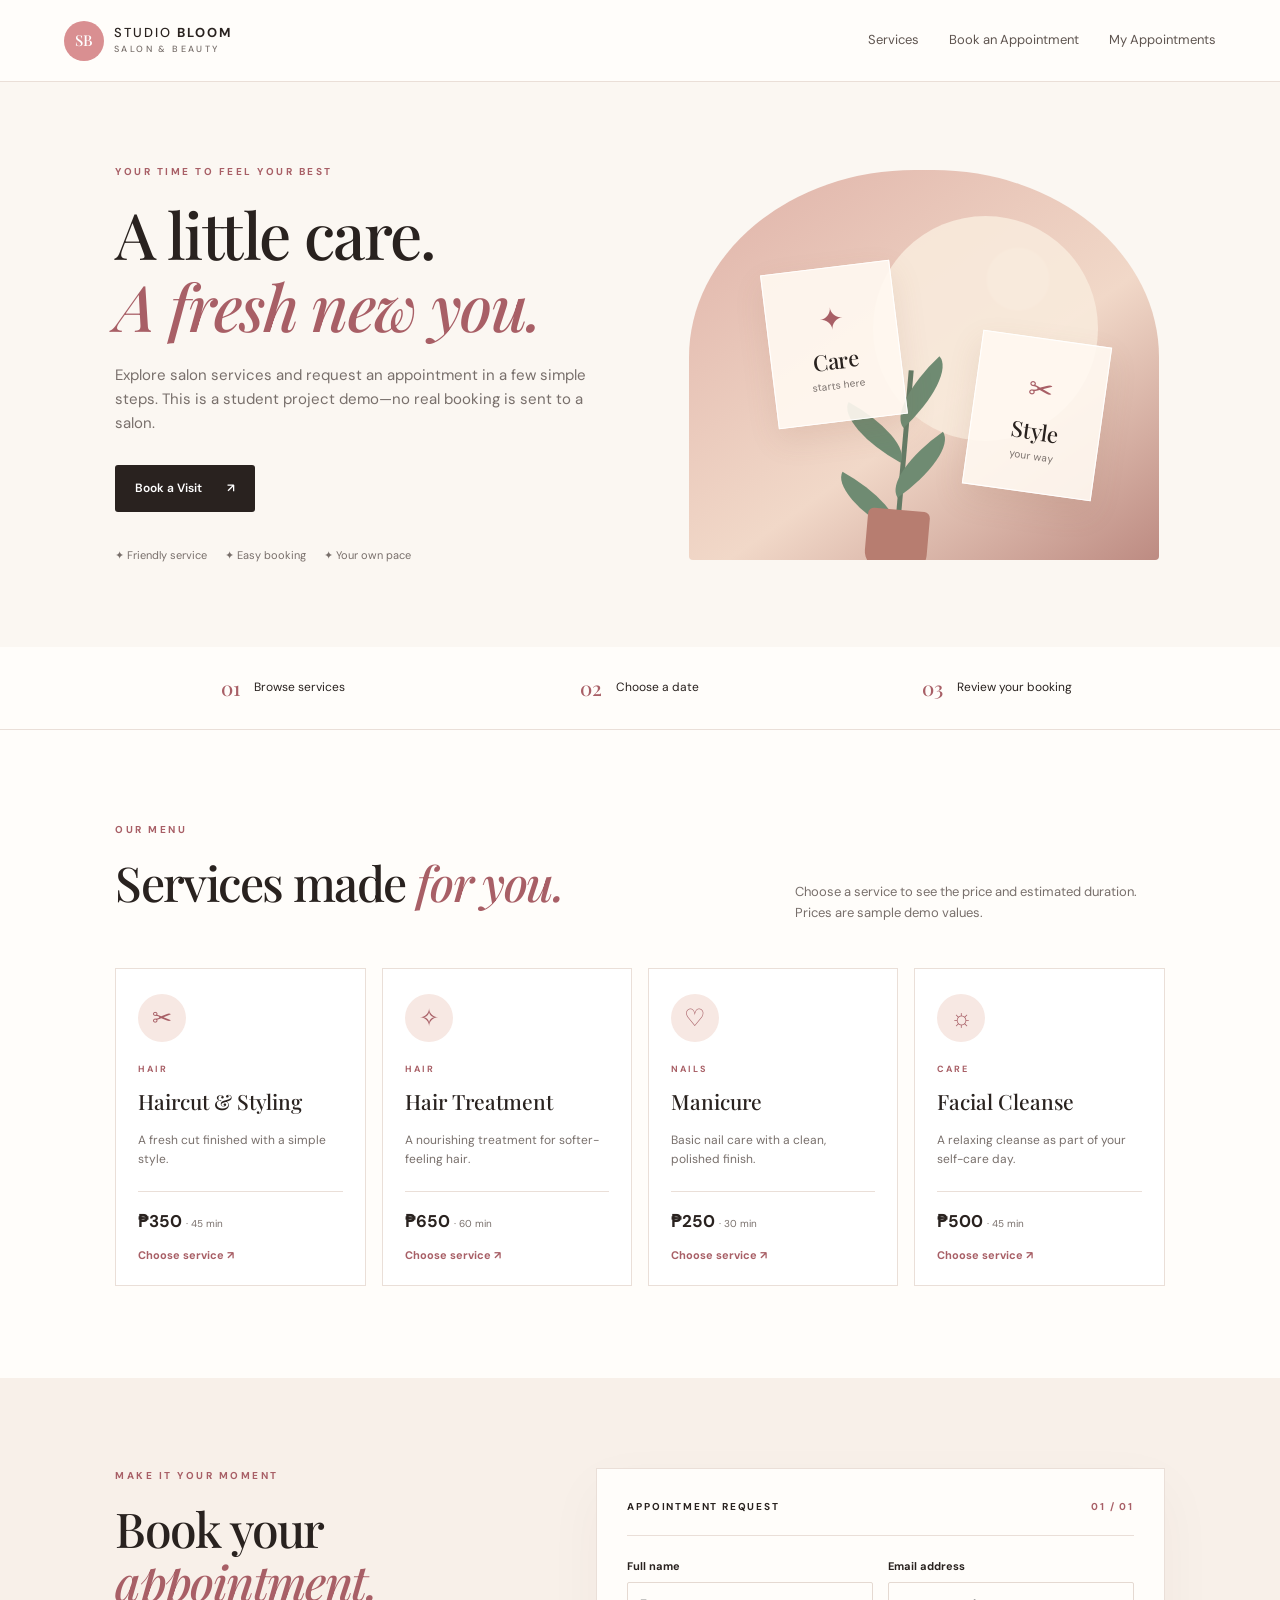
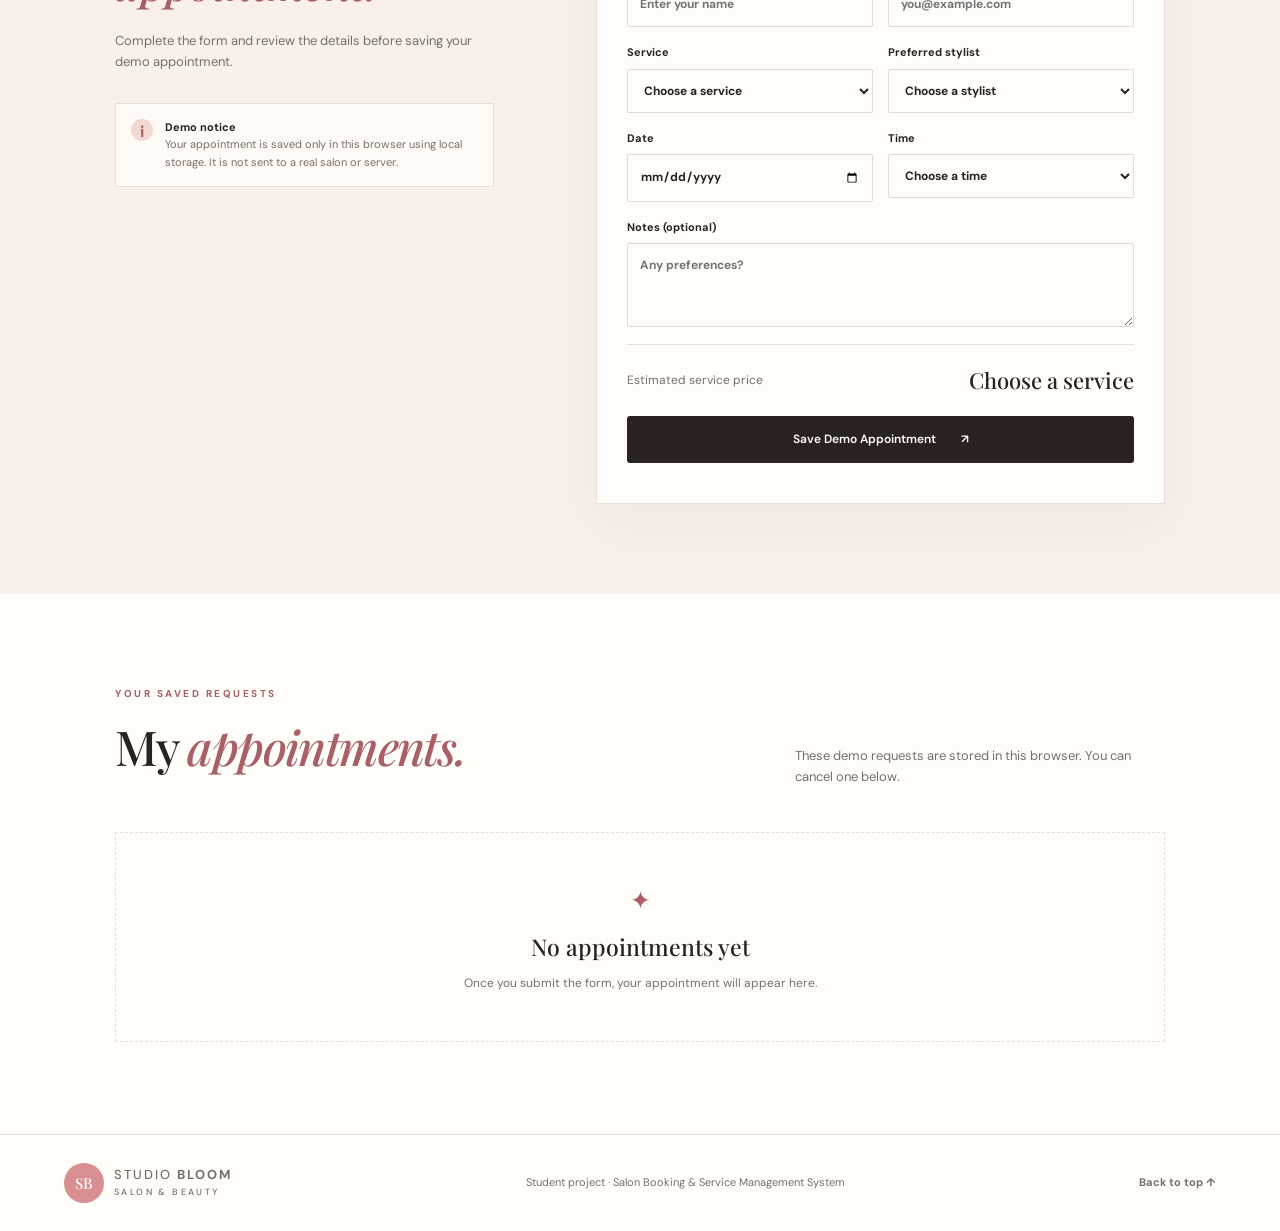
==== salon-booking-demo.html @ cedf8706 "Add files via upload" ====
<!doctype html>
<html lang="en">
<head>
  <meta charset="utf-8">
  <meta name="viewport" content="width=device-width, initial-scale=1">
  <meta name="description" content="Salon booking and service management front-end demo.">
  <title>Studio Bloom | Salon Booking Demo</title>
  <link rel="stylesheet" href="salon-booking-demo.css">
</head>
<body>
  <header class="topbar">
    <a class="brand" href="#home"><span class="brand-mark">SB</span><span>STUDIO <b>BLOOM</b><small>SALON & BEAUTY</small></span></a>
    <button class="menu-toggle" id="menuToggle" aria-label="Toggle navigation" aria-expanded="false">☰</button>
    <nav id="navLinks">
      <a href="#services">Services</a><a href="#booking">Book an Appointment</a><a href="#appointments">My Appointments</a>
    </nav>
  </header>
  <main>
    <section class="hero" id="home">
      <div class="hero-copy">
        <p class="eyebrow">YOUR TIME TO FEEL YOUR BEST</p>
        <h1>A little care.<br><em>A fresh new you.</em></h1>
        <p class="lead">Explore salon services and request an appointment in a few simple steps. This is a student project demo—no real booking is sent to a salon.</p>
        <a class="button" href="#booking">Book a Visit <span>↗</span></a>
        <div class="hero-meta"><span>✦ Friendly service</span><span>✦ Easy booking</span><span>✦ Your own pace</span></div>
      </div>
      <div class="hero-art" aria-label="Decorative salon illustration">
        <div class="sun"></div><div class="art-card card-one"><span>✦</span><b>Care</b><small>starts here</small></div>
        <div class="art-card card-two"><span>✂</span><b>Style</b><small>your way</small></div>
        <div class="plant"><i></i><i></i><i></i><i></i><div></div></div>
      </div>
    </section>
    <section class="intro-strip"><div><b>01</b><span>Browse services</span></div><div><b>02</b><span>Choose a date</span></div><div><b>03</b><span>Review your booking</span></div></section>
    <section class="section" id="services">
      <div class="section-heading"><div><p class="eyebrow">OUR MENU</p><h2>Services made <em>for you.</em></h2></div><p>Choose a service to see the price and estimated duration. Prices are sample demo values.</p></div>
      <div class="service-grid" id="serviceGrid">
        <article class="service-card"><div class="service-icon">✂</div><p class="service-type">HAIR</p><h3>Haircut & Styling</h3><p>A fresh cut finished with a simple style.</p><div class="service-bottom"><span>₱350 <small>· 45 min</small></span><button class="text-button choose-service" data-service="Haircut & Styling">Choose service ↗</button></div></article>
        <article class="service-card"><div class="service-icon">✧</div><p class="service-type">HAIR</p><h3>Hair Treatment</h3><p>A nourishing treatment for softer-feeling hair.</p><div class="service-bottom"><span>₱650 <small>· 60 min</small></span><button class="text-button choose-service" data-service="Hair Treatment">Choose service ↗</button></div></article>
        <article class="service-card"><div class="service-icon">♡</div><p class="service-type">NAILS</p><h3>Manicure</h3><p>Basic nail care with a clean, polished finish.</p><div class="service-bottom"><span>₱250 <small>· 30 min</small></span><button class="text-button choose-service" data-service="Manicure">Choose service ↗</button></div></article>
        <article class="service-card"><div class="service-icon">☼</div><p class="service-type">CARE</p><h3>Facial Cleanse</h3><p>A relaxing cleanse as part of your self-care day.</p><div class="service-bottom"><span>₱500 <small>· 45 min</small></span><button class="text-button choose-service" data-service="Facial Cleanse">Choose service ↗</button></div></article>
      </div>
    </section>
    <section class="booking-section" id="booking">
      <div class="booking-intro"><p class="eyebrow">MAKE IT YOUR MOMENT</p><h2>Book your <em>appointment.</em></h2><p>Complete the form and review the details before saving your demo appointment.</p>
        <div class="note"><span>i</span><p><b>Demo notice</b><br>Your appointment is saved only in this browser using local storage. It is not sent to a real salon or server.</p></div>
      </div>
      <form id="bookingForm" class="booking-form">
        <div class="form-title"><span>APPOINTMENT REQUEST</span><span class="step">01 / 01</span></div>
        <div class="field-row"><label>Full name<input id="customerName" name="customerName" required placeholder="Enter your name" maxlength="70"></label><label>Email address<input id="customerEmail" name="customerEmail" type="email" required placeholder="you@example.com"></label></div>
        <div class="field-row"><label>Service<select id="service" name="service" required><option value="">Choose a service</option><option>Haircut & Styling</option><option>Hair Treatment</option><option>Manicure</option><option>Facial Cleanse</option></select></label><label>Preferred stylist<select id="stylist" name="stylist" required><option value="">Choose a stylist</option><option>Any available stylist</option><option>Mika</option><option>Andrea</option><option>Sam</option></select></label></div>
        <div class="field-row"><label>Date<input id="date" name="date" type="date" required></label><label>Time<select id="time" name="time" required><option value="">Choose a time</option><option>10:00 AM</option><option>11:00 AM</option><option>12:00 PM</option><option>1:00 PM</option><option>2:00 PM</option><option>3:00 PM</option><option>4:00 PM</option><option>5:00 PM</option></select></label></div>
        <label>Notes (optional)<textarea id="notes" name="notes" rows="3" placeholder="Any preferences?"></textarea></label>
        <div class="price-preview"><span>Estimated service price</span><strong id="pricePreview">Choose a service</strong></div>
        <button class="button submit-button" type="submit">Save Demo Appointment <span>↗</span></button>
        <p class="form-message" id="formMessage" role="status"></p>
      </form>
    </section>
    <section class="section appointments-section" id="appointments">
      <div class="section-heading"><div><p class="eyebrow">YOUR SAVED REQUESTS</p><h2>My <em>appointments.</em></h2></div><p>These demo requests are stored in this browser. You can cancel one below.</p></div>
      <div class="appointment-list" id="appointmentList"><div class="empty-state"><span>✦</span><h3>No appointments yet</h3><p>Once you submit the form, your appointment will appear here.</p></div></div>
      <button class="clear-button" id="clearAll" type="button" hidden>Clear all demo appointments</button>
    </section>
  </main>
  <footer><a class="brand" href="#home"><span class="brand-mark">SB</span><span>STUDIO <b>BLOOM</b><small>SALON & BEAUTY</small></span></a><p>Student project · Salon Booking & Service Management System</p><a href="#home">Back to top ↑</a></footer>
  <script src="salon-booking-demo.js"></script>
</body>
</html>
---- salon-booking-demo.css ----
@import url('https://fonts.googleapis.com/css2?family=DM+Sans:wght@400;500;600;700&family=Playfair+Display:ital,wght@0,500;0,600;0,700;1,500;1,600&display=swap');
:root{--ink:#29221f;--muted:#786f6b;--cream:#fbf7f2;--paper:#fffdfa;--rose:#d98f91;--rose-dark:#a85f66;--line:#eadfd8;--green:#53685a;--serif:'Playfair Display',Georgia,serif;--sans:'DM Sans',Arial,sans-serif}
*{box-sizing:border-box}html{scroll-behavior:smooth;scroll-padding-top:90px}body{margin:0;background:var(--paper);color:var(--ink);font-family:var(--sans);line-height:1.6}a{color:inherit;text-decoration:none}button,input,select,textarea{font:inherit}.topbar{height:82px;display:flex;align-items:center;justify-content:space-between;padding:0 max(5vw,22px);background:#fffdfa;border-bottom:1px solid var(--line);position:sticky;top:0;z-index:10}.brand{display:flex;align-items:center;gap:10px;font-size:13px;letter-spacing:2px;font-weight:500;line-height:1.1}.brand b{font-weight:700}.brand small{display:block;font-size:9px;letter-spacing:2.4px;color:var(--muted);margin-top:5px}.brand-mark{display:grid;place-items:center;width:40px;height:40px;background:var(--rose);color:white;border-radius:50%;font-family:var(--serif);font-size:15px;letter-spacing:0}.topbar nav{display:flex;gap:30px;align-items:center;font-size:13px;color:#5f5550}.topbar nav a:hover,footer>a:hover{color:var(--rose-dark)}.menu-toggle{display:none;background:none;border:0;font-size:25px}.hero{display:grid;grid-template-columns:1.05fr .95fr;min-height:565px;background:var(--cream);padding:70px max(9vw,28px);gap:35px;overflow:hidden}.hero-copy{align-self:center;max-width:570px}.eyebrow{font-size:10px;letter-spacing:2.5px;color:var(--rose-dark);font-weight:700;margin:0 0 18px}.hero h1,.section h2,.section-heading h2,.booking-intro h2{font-family:var(--serif);font-size:clamp(40px,5vw,66px);line-height:1.12;font-weight:500;letter-spacing:-1.6px;margin:0 0 22px}.hero h1 em,.section h2 em,.section-heading h2 em,.booking-intro h2 em{font-weight:500;color:var(--rose-dark)}.lead{font-size:15px;color:var(--muted);max-width:490px;margin-bottom:30px}.button{display:inline-flex;align-items:center;justify-content:center;gap:25px;background:var(--ink);color:white;padding:14px 20px;border:0;border-radius:3px;font-weight:600;font-size:12px;cursor:pointer;transition:transform .2s,background .2s}.button:hover{background:var(--rose-dark);transform:translateY(-2px)}.hero-meta{display:flex;gap:18px;flex-wrap:wrap;font-size:11px;color:var(--muted);margin-top:35px}.hero-art{position:relative;min-height:390px;background:#e9c9c0;border-radius:48% 48% 4px 4px;max-width:470px;width:100%;justify-self:center;align-self:center;overflow:hidden;background-image:radial-gradient(circle at 70% 28%,#f8e9dd 0 7%,transparent 7.5%),linear-gradient(145deg,#dfb2a8,#f1d8c8 58%,#bd8b82)}.sun{position:absolute;width:225px;height:225px;border-radius:50%;background:#f9eadc;right:13%;top:12%;opacity:.9}.art-card{position:absolute;display:flex;flex-direction:column;justify-content:center;align-items:center;width:130px;height:155px;background:#fff9f1e8;border:1px solid #fff;box-shadow:0 12px 30px #8d5c4a20;transform:rotate(-7deg);z-index:2}.art-card span{font-size:30px;color:var(--rose-dark)}.art-card b{font-family:var(--serif);font-size:22px;font-weight:500}.art-card small{font-size:10px;color:var(--muted)}.card-one{top:25%;left:17%}.card-two{right:12%;bottom:17%;transform:rotate(8deg)}.plant{position:absolute;bottom:-10px;left:45%;height:200px;width:5px;background:#647b65;transform:rotate(5deg);z-index:1}.plant i{position:absolute;width:75px;height:28px;background:#6f8b72;border-radius:100% 0 100% 0;transform-origin:left bottom}.plant i:nth-child(1){top:30px;left:0;transform:rotate(-48deg)}.plant i:nth-child(2){top:65px;left:0;transform:rotate(24deg) scaleX(-1)}.plant i:nth-child(3){top:100px;left:0;transform:rotate(-40deg)}.plant i:nth-child(4){top:135px;left:0;transform:rotate(24deg) scaleX(-1)}.plant div{position:absolute;bottom:0;left:-28px;width:62px;height:60px;background:#b77d70;border-radius:6px 6px 17px 17px}.intro-strip{display:grid;grid-template-columns:repeat(3,1fr);padding:25px max(9vw,28px);border-bottom:1px solid var(--line);gap:20px}.intro-strip div{display:flex;align-items:center;justify-content:center;gap:14px;font-size:12px}.intro-strip b{font-family:var(--serif);font-size:20px;color:var(--rose-dark);font-weight:500}.section{padding:92px max(9vw,28px)}.section-heading{display:flex;align-items:end;justify-content:space-between;gap:40px;margin-bottom:36px}.section-heading h2,.booking-intro h2,.section h2{font-size:clamp(34px,4vw,48px)}.section-heading>p{max-width:370px;color:var(--muted);font-size:13px;margin-bottom:8px}.service-grid{display:grid;grid-template-columns:repeat(4,1fr);gap:16px}.service-card{padding:25px 22px 20px;background:#fff;border:1px solid var(--line);transition:transform .2s,box-shadow .2s}.service-card:hover{transform:translateY(-5px);box-shadow:0 18px 35px #46322a0d}.service-icon{width:48px;height:48px;display:grid;place-items:center;border-radius:50%;background:#f7e8e3;color:var(--rose-dark);font-size:24px;margin-bottom:20px}.service-type{font-size:9px;letter-spacing:2px;color:var(--rose-dark);font-weight:700}.service-card h3{font-family:var(--serif);font-weight:500;font-size:21px;margin:7px 0}.service-card>p:not(.service-type){font-size:12px;color:var(--muted);min-height:40px}.service-bottom{border-top:1px solid var(--line);padding-top:16px;margin-top:20px;display:flex;flex-direction:column;gap:12px}.service-bottom>span{font-size:17px;font-weight:700}.service-bottom small{font-size:10px;color:var(--muted);font-weight:400}.text-button{border:0;background:none;color:var(--rose-dark);padding:0;text-align:left;font-size:11px;font-weight:700;cursor:pointer}.booking-section{background:#f8f0e9;padding:90px max(9vw,28px);display:grid;grid-template-columns:.8fr 1.2fr;gap:8vw;align-items:start}.booking-intro{position:sticky;top:115px}.booking-intro>p:not(.eyebrow){color:var(--muted);font-size:13px;max-width:370px}.note{display:flex;gap:12px;background:#fffaf5;border:1px solid var(--line);padding:15px;margin-top:30px;max-width:380px}.note>span{width:22px;height:22px;border-radius:50%;display:grid;place-items:center;background:#f2d8d2;color:var(--rose-dark);font-weight:700;flex-shrink:0}.note p{font-size:11px;color:var(--muted);margin:0}.note b{color:var(--ink)}.booking-form{background:#fffdfa;padding:30px;border:1px solid var(--line);box-shadow:0 20px 55px #593d2e0a}.form-title{display:flex;justify-content:space-between;font-size:10px;font-weight:700;letter-spacing:1.8px;padding-bottom:20px;border-bottom:1px solid var(--line);margin-bottom:22px}.form-title .step{color:var(--rose-dark)}.field-row{display:grid;grid-template-columns:1fr 1fr;gap:15px}.booking-form label{display:block;font-size:11px;font-weight:700;margin-bottom:17px}.booking-form input,.booking-form select,.booking-form textarea{display:block;width:100%;margin-top:7px;border:1px solid #e5d9d1;border-radius:2px;background:#fffdfa;padding:12px;color:var(--ink);font-size:12px;outline:none}.booking-form input:focus,.booking-form select:focus,.booking-form textarea:focus{border-color:var(--rose-dark);box-shadow:0 0 0 3px #d98f911c}.price-preview{display:flex;align-items:center;justify-content:space-between;border-top:1px solid var(--line);padding:18px 0;margin-top:3px;font-size:12px;color:var(--muted)}.price-preview strong{font-family:var(--serif);font-size:22px;color:var(--ink);font-weight:500}.submit-button{width:100%}.form-message{font-size:12px;color:var(--green);margin:10px 0 0}.appointments-section{background:#fffdfa}.appointment-list{display:grid;gap:12px}.appointment-card{display:grid;grid-template-columns:1fr auto;gap:20px;align-items:center;padding:20px 22px;border:1px solid var(--line);background:#fff}.appointment-card h3{font-family:var(--serif);font-size:20px;font-weight:500;margin:0 0 5px}.appointment-card p{font-size:12px;color:var(--muted);margin:0}.appointment-meta{display:flex;gap:16px;flex-wrap:wrap;margin-top:8px;font-size:11px;color:var(--rose-dark)}.cancel-button,.clear-button{border:1px solid #e4c8c4;background:#fff7f5;color:#a85f66;padding:9px 12px;font-size:11px;cursor:pointer}.clear-button{margin-top:18px}.empty-state{text-align:center;padding:48px 15px;border:1px dashed var(--line);color:var(--muted)}.empty-state>span{font-size:25px;color:var(--rose-dark)}.empty-state h3{font-family:var(--serif);font-weight:500;color:var(--ink);font-size:23px;margin:8px 0}.empty-state p{font-size:12px;margin:0}footer{display:flex;align-items:center;justify-content:space-between;gap:20px;padding:28px max(5vw,22px);border-top:1px solid var(--line);font-size:11px;color:var(--muted)}footer p{margin:0}footer>a:last-child{font-weight:700}@media(max-width:1000px){.service-grid{grid-template-columns:repeat(2,1fr)}.hero{padding:60px 6vw}.section,.booking-section{padding:75px 6vw}.topbar nav{gap:17px}}@media(max-width:720px){.topbar{height:70px}.menu-toggle{display:block}.topbar nav{display:none;position:absolute;top:69px;left:0;right:0;background:#fffdfa;padding:20px 25px;border-bottom:1px solid var(--line);flex-direction:column;align-items:flex-start;gap:18px}.topbar nav.open{display:flex}.hero{grid-template-columns:1fr;padding:55px 25px 35px}.hero-art{min-height:310px;max-width:360px;width:100%;margin-top:10px}.hero h1{font-size:48px}.hero-meta{gap:10px}.intro-strip{padding:20px 18px;gap:10px}.intro-strip div{gap:7px;flex-direction:column;text-align:center;font-size:10px}.section,.booking-section{padding:62px 22px}.section-heading{display:block}.section-heading>p{margin-top:15px}.service-grid{grid-template-columns:1fr 1fr;gap:10px}.service-card{padding:18px 14px}.service-card h3{font-size:18px}.service-bottom>span{font-size:15px}.booking-section{grid-template-columns:1fr;gap:28px}.booking-intro{position:static}.booking-form{padding:22px 17px}.field-row{grid-template-columns:1fr;gap:0}.appointment-card{grid-template-columns:1fr;gap:14px}.appointment-card .cancel-button{justify-self:start}footer{flex-wrap:wrap;justify-content:flex-start}footer p{order:3;width:100%}}@media(max-width:390px){.service-grid{grid-template-columns:1fr}.hero h1{font-size:42px}.intro-strip span{max-width:80px}}
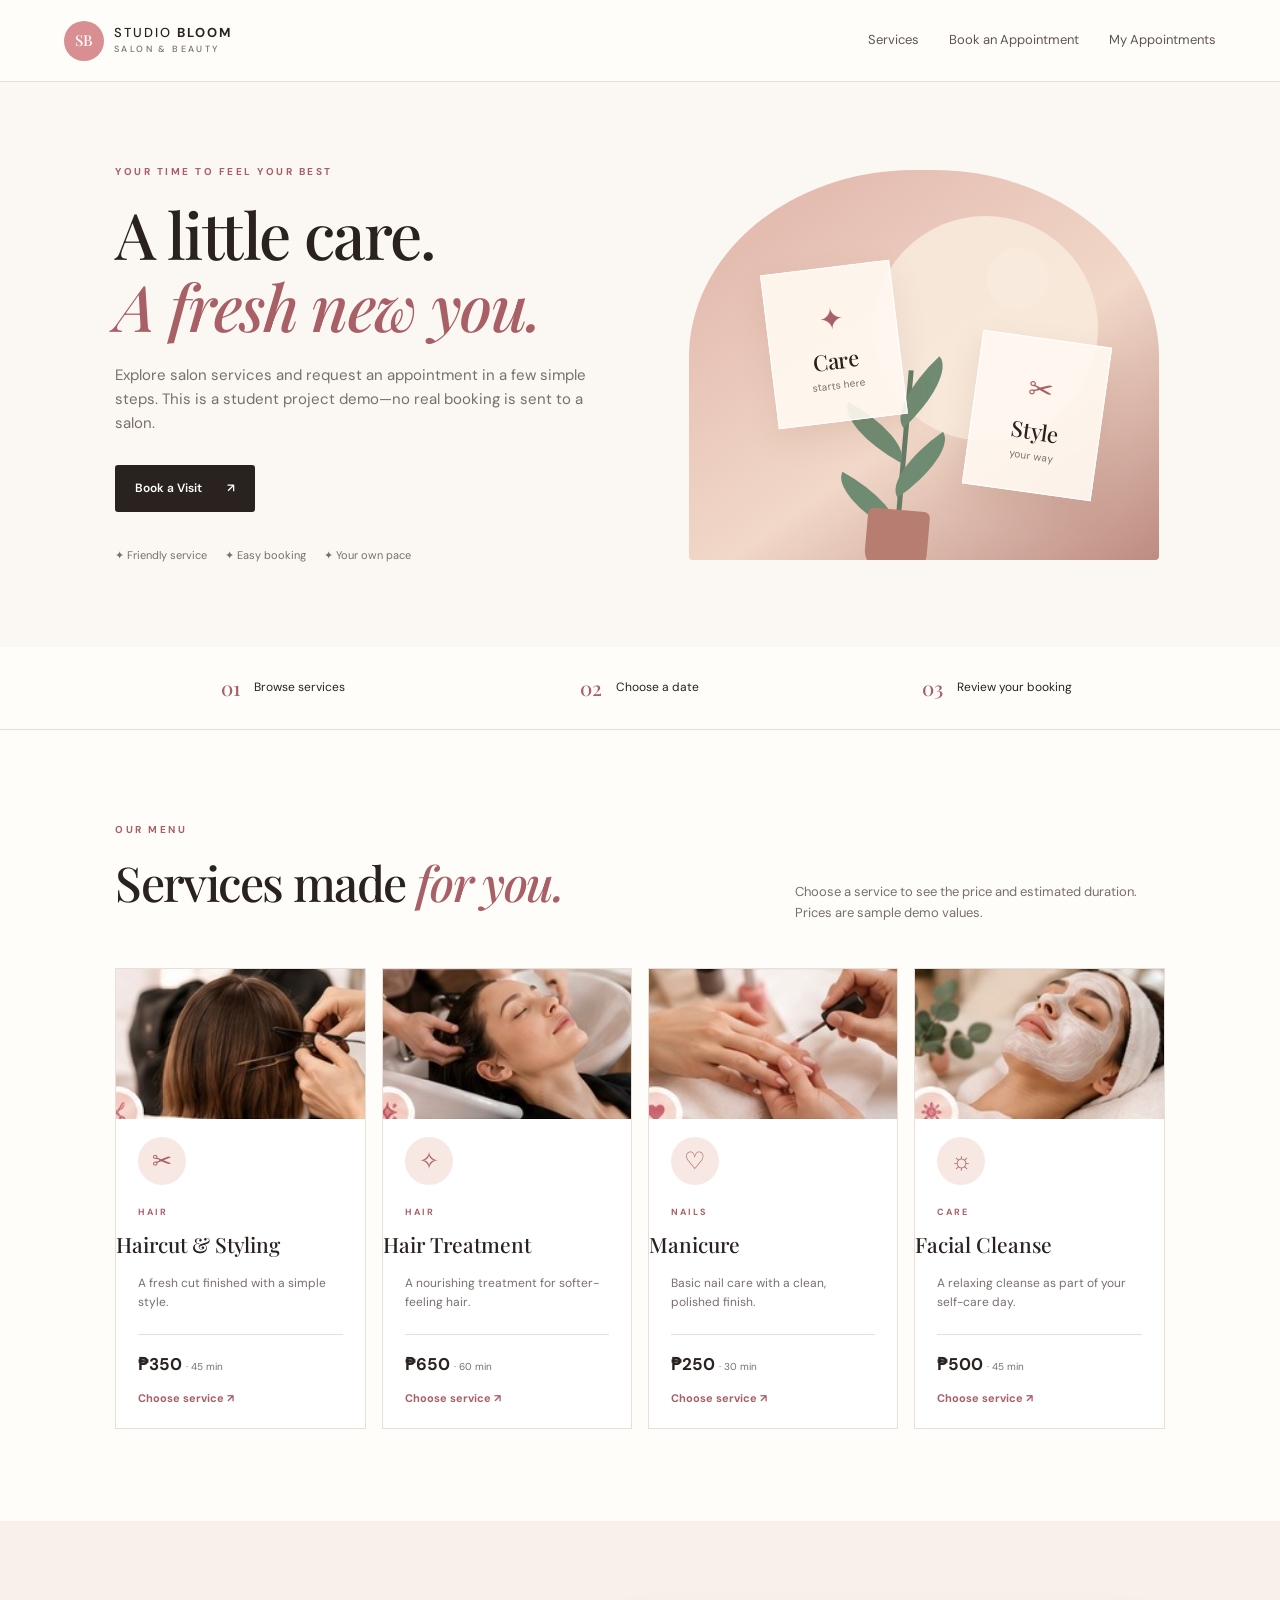
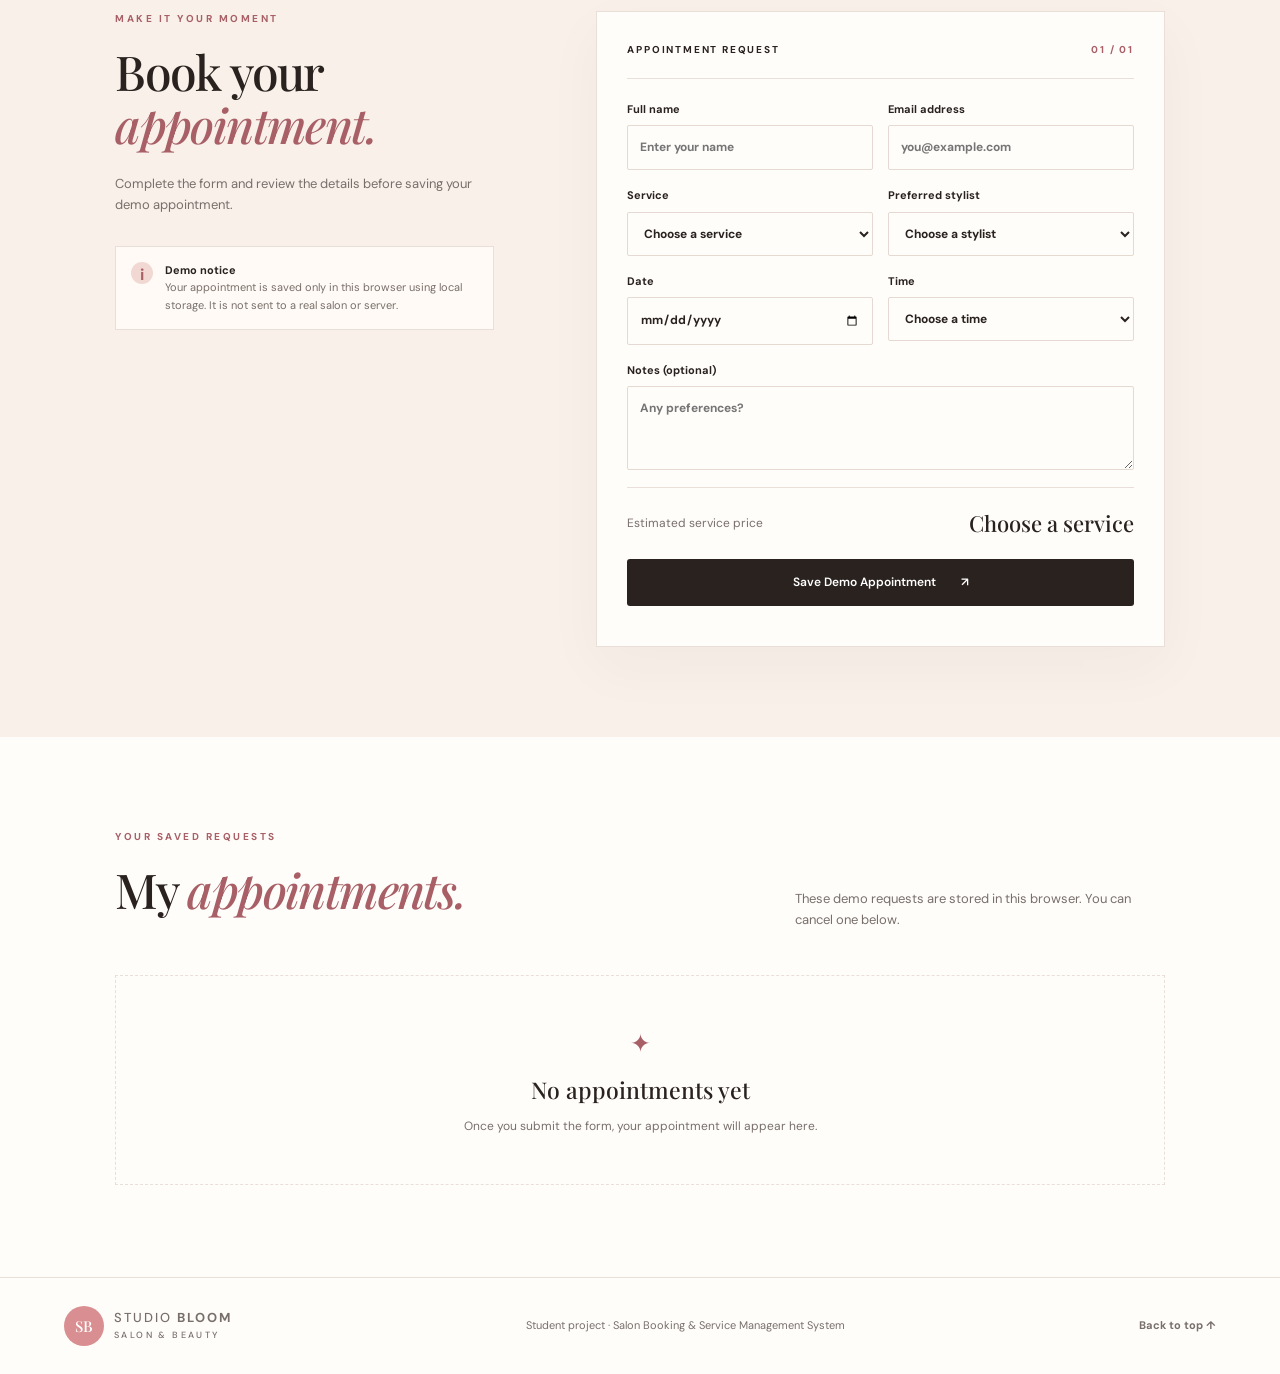
==== commit 48e507f0: "Add files via upload" ====
--- a/salon-booking-demo.html
+++ b/salon-booking-demo.html
@@ -34,10 +34,10 @@
     <section class="section" id="services">
       <div class="section-heading"><div><p class="eyebrow">OUR MENU</p><h2>Services made <em>for you.</em></h2></div><p>Choose a service to see the price and estimated duration. Prices are sample demo values.</p></div>
       <div class="service-grid" id="serviceGrid">
-        <article class="service-card"><div class="service-icon">✂</div><p class="service-type">HAIR</p><h3>Haircut & Styling</h3><p>A fresh cut finished with a simple style.</p><div class="service-bottom"><span>₱350 <small>· 45 min</small></span><button class="text-button choose-service" data-service="Haircut & Styling">Choose service ↗</button></div></article>
-        <article class="service-card"><div class="service-icon">✧</div><p class="service-type">HAIR</p><h3>Hair Treatment</h3><p>A nourishing treatment for softer-feeling hair.</p><div class="service-bottom"><span>₱650 <small>· 60 min</small></span><button class="text-button choose-service" data-service="Hair Treatment">Choose service ↗</button></div></article>
-        <article class="service-card"><div class="service-icon">♡</div><p class="service-type">NAILS</p><h3>Manicure</h3><p>Basic nail care with a clean, polished finish.</p><div class="service-bottom"><span>₱250 <small>· 30 min</small></span><button class="text-button choose-service" data-service="Manicure">Choose service ↗</button></div></article>
-        <article class="service-card"><div class="service-icon">☼</div><p class="service-type">CARE</p><h3>Facial Cleanse</h3><p>A relaxing cleanse as part of your self-care day.</p><div class="service-bottom"><span>₱500 <small>· 45 min</small></span><button class="text-button choose-service" data-service="Facial Cleanse">Choose service ↗</button></div></article>
+        <article class="service-card"><img class="service-photo" src="images/haircut.jpg" alt="Stylist cutting and styling a client’s hair" loading="lazy"><div class="service-icon">✂</div><p class="service-type">HAIR</p><h3>Haircut & Styling</h3><p>A fresh cut finished with a simple style.</p><div class="service-bottom"><span>₱350 <small>· 45 min</small></span><button class="text-button choose-service" data-service="Haircut & Styling">Choose service ↗</button></div></article>
+        <article class="service-card"><img class="service-photo" src="images/hair-treatment.jpg" alt="Relaxing hair wash and treatment at a salon" loading="lazy"><div class="service-icon">✧</div><p class="service-type">HAIR</p><h3>Hair Treatment</h3><p>A nourishing treatment for softer-feeling hair.</p><div class="service-bottom"><span>₱650 <small>· 60 min</small></span><button class="text-button choose-service" data-service="Hair Treatment">Choose service ↗</button></div></article>
+        <article class="service-card"><img class="service-photo" src="images/manicure.jpg" alt="Manicure service with nail polish" loading="lazy"><div class="service-icon">♡</div><p class="service-type">NAILS</p><h3>Manicure</h3><p>Basic nail care with a clean, polished finish.</p><div class="service-bottom"><span>₱250 <small>· 30 min</small></span><button class="text-button choose-service" data-service="Manicure">Choose service ↗</button></div></article>
+        <article class="service-card"><img class="service-photo" src="images/facial.jpg" alt="Facial cleansing treatment" loading="lazy"><div class="service-icon">☼</div><p class="service-type">CARE</p><h3>Facial Cleanse</h3><p>A relaxing cleanse as part of your self-care day.</p><div class="service-bottom"><span>₱500 <small>· 45 min</small></span><button class="text-button choose-service" data-service="Facial Cleanse">Choose service ↗</button></div></article>
       </div>
     </section>
     <section class="booking-section" id="booking">
--- a/salon-booking-demo.css
+++ b/salon-booking-demo.css
@@ -1,3 +1,3 @@
 @import url('https://fonts.googleapis.com/css2?family=DM+Sans:wght@400;500;600;700&family=Playfair+Display:ital,wght@0,500;0,600;0,700;1,500;1,600&display=swap');
 :root{--ink:#29221f;--muted:#786f6b;--cream:#fbf7f2;--paper:#fffdfa;--rose:#d98f91;--rose-dark:#a85f66;--line:#eadfd8;--green:#53685a;--serif:'Playfair Display',Georgia,serif;--sans:'DM Sans',Arial,sans-serif}
-*{box-sizing:border-box}html{scroll-behavior:smooth;scroll-padding-top:90px}body{margin:0;background:var(--paper);color:var(--ink);font-family:var(--sans);line-height:1.6}a{color:inherit;text-decoration:none}button,input,select,textarea{font:inherit}.topbar{height:82px;display:flex;align-items:center;justify-content:space-between;padding:0 max(5vw,22px);background:#fffdfa;border-bottom:1px solid var(--line);position:sticky;top:0;z-index:10}.brand{display:flex;align-items:center;gap:10px;font-size:13px;letter-spacing:2px;font-weight:500;line-height:1.1}.brand b{font-weight:700}.brand small{display:block;font-size:9px;letter-spacing:2.4px;color:var(--muted);margin-top:5px}.brand-mark{display:grid;place-items:center;width:40px;height:40px;background:var(--rose);color:white;border-radius:50%;font-family:var(--serif);font-size:15px;letter-spacing:0}.topbar nav{display:flex;gap:30px;align-items:center;font-size:13px;color:#5f5550}.topbar nav a:hover,footer>a:hover{color:var(--rose-dark)}.menu-toggle{display:none;background:none;border:0;font-size:25px}.hero{display:grid;grid-template-columns:1.05fr .95fr;min-height:565px;background:var(--cream);padding:70px max(9vw,28px);gap:35px;overflow:hidden}.hero-copy{align-self:center;max-width:570px}.eyebrow{font-size:10px;letter-spacing:2.5px;color:var(--rose-dark);font-weight:700;margin:0 0 18px}.hero h1,.section h2,.section-heading h2,.booking-intro h2{font-family:var(--serif);font-size:clamp(40px,5vw,66px);line-height:1.12;font-weight:500;letter-spacing:-1.6px;margin:0 0 22px}.hero h1 em,.section h2 em,.section-heading h2 em,.booking-intro h2 em{font-weight:500;color:var(--rose-dark)}.lead{font-size:15px;color:var(--muted);max-width:490px;margin-bottom:30px}.button{display:inline-flex;align-items:center;justify-content:center;gap:25px;background:var(--ink);color:white;padding:14px 20px;border:0;border-radius:3px;font-weight:600;font-size:12px;cursor:pointer;transition:transform .2s,background .2s}.button:hover{background:var(--rose-dark);transform:translateY(-2px)}.hero-meta{display:flex;gap:18px;flex-wrap:wrap;font-size:11px;color:var(--muted);margin-top:35px}.hero-art{position:relative;min-height:390px;background:#e9c9c0;border-radius:48% 48% 4px 4px;max-width:470px;width:100%;justify-self:center;align-self:center;overflow:hidden;background-image:radial-gradient(circle at 70% 28%,#f8e9dd 0 7%,transparent 7.5%),linear-gradient(145deg,#dfb2a8,#f1d8c8 58%,#bd8b82)}.sun{position:absolute;width:225px;height:225px;border-radius:50%;background:#f9eadc;right:13%;top:12%;opacity:.9}.art-card{position:absolute;display:flex;flex-direction:column;justify-content:center;align-items:center;width:130px;height:155px;background:#fff9f1e8;border:1px solid #fff;box-shadow:0 12px 30px #8d5c4a20;transform:rotate(-7deg);z-index:2}.art-card span{font-size:30px;color:var(--rose-dark)}.art-card b{font-family:var(--serif);font-size:22px;font-weight:500}.art-card small{font-size:10px;color:var(--muted)}.card-one{top:25%;left:17%}.card-two{right:12%;bottom:17%;transform:rotate(8deg)}.plant{position:absolute;bottom:-10px;left:45%;height:200px;width:5px;background:#647b65;transform:rotate(5deg);z-index:1}.plant i{position:absolute;width:75px;height:28px;background:#6f8b72;border-radius:100% 0 100% 0;transform-origin:left bottom}.plant i:nth-child(1){top:30px;left:0;transform:rotate(-48deg)}.plant i:nth-child(2){top:65px;left:0;transform:rotate(24deg) scaleX(-1)}.plant i:nth-child(3){top:100px;left:0;transform:rotate(-40deg)}.plant i:nth-child(4){top:135px;left:0;transform:rotate(24deg) scaleX(-1)}.plant div{position:absolute;bottom:0;left:-28px;width:62px;height:60px;background:#b77d70;border-radius:6px 6px 17px 17px}.intro-strip{display:grid;grid-template-columns:repeat(3,1fr);padding:25px max(9vw,28px);border-bottom:1px solid var(--line);gap:20px}.intro-strip div{display:flex;align-items:center;justify-content:center;gap:14px;font-size:12px}.intro-strip b{font-family:var(--serif);font-size:20px;color:var(--rose-dark);font-weight:500}.section{padding:92px max(9vw,28px)}.section-heading{display:flex;align-items:end;justify-content:space-between;gap:40px;margin-bottom:36px}.section-heading h2,.booking-intro h2,.section h2{font-size:clamp(34px,4vw,48px)}.section-heading>p{max-width:370px;color:var(--muted);font-size:13px;margin-bottom:8px}.service-grid{display:grid;grid-template-columns:repeat(4,1fr);gap:16px}.service-card{padding:25px 22px 20px;background:#fff;border:1px solid var(--line);transition:transform .2s,box-shadow .2s}.service-card:hover{transform:translateY(-5px);box-shadow:0 18px 35px #46322a0d}.service-icon{width:48px;height:48px;display:grid;place-items:center;border-radius:50%;background:#f7e8e3;color:var(--rose-dark);font-size:24px;margin-bottom:20px}.service-type{font-size:9px;letter-spacing:2px;color:var(--rose-dark);font-weight:700}.service-card h3{font-family:var(--serif);font-weight:500;font-size:21px;margin:7px 0}.service-card>p:not(.service-type){font-size:12px;color:var(--muted);min-height:40px}.service-bottom{border-top:1px solid var(--line);padding-top:16px;margin-top:20px;display:flex;flex-direction:column;gap:12px}.service-bottom>span{font-size:17px;font-weight:700}.service-bottom small{font-size:10px;color:var(--muted);font-weight:400}.text-button{border:0;background:none;color:var(--rose-dark);padding:0;text-align:left;font-size:11px;font-weight:700;cursor:pointer}.booking-section{background:#f8f0e9;padding:90px max(9vw,28px);display:grid;grid-template-columns:.8fr 1.2fr;gap:8vw;align-items:start}.booking-intro{position:sticky;top:115px}.booking-intro>p:not(.eyebrow){color:var(--muted);font-size:13px;max-width:370px}.note{display:flex;gap:12px;background:#fffaf5;border:1px solid var(--line);padding:15px;margin-top:30px;max-width:380px}.note>span{width:22px;height:22px;border-radius:50%;display:grid;place-items:center;background:#f2d8d2;color:var(--rose-dark);font-weight:700;flex-shrink:0}.note p{font-size:11px;color:var(--muted);margin:0}.note b{color:var(--ink)}.booking-form{background:#fffdfa;padding:30px;border:1px solid var(--line);box-shadow:0 20px 55px #593d2e0a}.form-title{display:flex;justify-content:space-between;font-size:10px;font-weight:700;letter-spacing:1.8px;padding-bottom:20px;border-bottom:1px solid var(--line);margin-bottom:22px}.form-title .step{color:var(--rose-dark)}.field-row{display:grid;grid-template-columns:1fr 1fr;gap:15px}.booking-form label{display:block;font-size:11px;font-weight:700;margin-bottom:17px}.booking-form input,.booking-form select,.booking-form textarea{display:block;width:100%;margin-top:7px;border:1px solid #e5d9d1;border-radius:2px;background:#fffdfa;padding:12px;color:var(--ink);font-size:12px;outline:none}.booking-form input:focus,.booking-form select:focus,.booking-form textarea:focus{border-color:var(--rose-dark);box-shadow:0 0 0 3px #d98f911c}.price-preview{display:flex;align-items:center;justify-content:space-between;border-top:1px solid var(--line);padding:18px 0;margin-top:3px;font-size:12px;color:var(--muted)}.price-preview strong{font-family:var(--serif);font-size:22px;color:var(--ink);font-weight:500}.submit-button{width:100%}.form-message{font-size:12px;color:var(--green);margin:10px 0 0}.appointments-section{background:#fffdfa}.appointment-list{display:grid;gap:12px}.appointment-card{display:grid;grid-template-columns:1fr auto;gap:20px;align-items:center;padding:20px 22px;border:1px solid var(--line);background:#fff}.appointment-card h3{font-family:var(--serif);font-size:20px;font-weight:500;margin:0 0 5px}.appointment-card p{font-size:12px;color:var(--muted);margin:0}.appointment-meta{display:flex;gap:16px;flex-wrap:wrap;margin-top:8px;font-size:11px;color:var(--rose-dark)}.cancel-button,.clear-button{border:1px solid #e4c8c4;background:#fff7f5;color:#a85f66;padding:9px 12px;font-size:11px;cursor:pointer}.clear-button{margin-top:18px}.empty-state{text-align:center;padding:48px 15px;border:1px dashed var(--line);color:var(--muted)}.empty-state>span{font-size:25px;color:var(--rose-dark)}.empty-state h3{font-family:var(--serif);font-weight:500;color:var(--ink);font-size:23px;margin:8px 0}.empty-state p{font-size:12px;margin:0}footer{display:flex;align-items:center;justify-content:space-between;gap:20px;padding:28px max(5vw,22px);border-top:1px solid var(--line);font-size:11px;color:var(--muted)}footer p{margin:0}footer>a:last-child{font-weight:700}@media(max-width:1000px){.service-grid{grid-template-columns:repeat(2,1fr)}.hero{padding:60px 6vw}.section,.booking-section{padding:75px 6vw}.topbar nav{gap:17px}}@media(max-width:720px){.topbar{height:70px}.menu-toggle{display:block}.topbar nav{display:none;position:absolute;top:69px;left:0;right:0;background:#fffdfa;padding:20px 25px;border-bottom:1px solid var(--line);flex-direction:column;align-items:flex-start;gap:18px}.topbar nav.open{display:flex}.hero{grid-template-columns:1fr;padding:55px 25px 35px}.hero-art{min-height:310px;max-width:360px;width:100%;margin-top:10px}.hero h1{font-size:48px}.hero-meta{gap:10px}.intro-strip{padding:20px 18px;gap:10px}.intro-strip div{gap:7px;flex-direction:column;text-align:center;font-size:10px}.section,.booking-section{padding:62px 22px}.section-heading{display:block}.section-heading>p{margin-top:15px}.service-grid{grid-template-columns:1fr 1fr;gap:10px}.service-card{padding:18px 14px}.service-card h3{font-size:18px}.service-bottom>span{font-size:15px}.booking-section{grid-template-columns:1fr;gap:28px}.booking-intro{position:static}.booking-form{padding:22px 17px}.field-row{grid-template-columns:1fr;gap:0}.appointment-card{grid-template-columns:1fr;gap:14px}.appointment-card .cancel-button{justify-self:start}footer{flex-wrap:wrap;justify-content:flex-start}footer p{order:3;width:100%}}@media(max-width:390px){.service-grid{grid-template-columns:1fr}.hero h1{font-size:42px}.intro-strip span{max-width:80px}}
+*{box-sizing:border-box}html{scroll-behavior:smooth;scroll-padding-top:90px}body{margin:0;background:var(--paper);color:var(--ink);font-family:var(--sans);line-height:1.6}a{color:inherit;text-decoration:none}button,input,select,textarea{font:inherit}.topbar{height:82px;display:flex;align-items:center;justify-content:space-between;padding:0 max(5vw,22px);background:#fffdfa;border-bottom:1px solid var(--line);position:sticky;top:0;z-index:10}.brand{display:flex;align-items:center;gap:10px;font-size:13px;letter-spacing:2px;font-weight:500;line-height:1.1}.brand b{font-weight:700}.brand small{display:block;font-size:9px;letter-spacing:2.4px;color:var(--muted);margin-top:5px}.brand-mark{display:grid;place-items:center;width:40px;height:40px;background:var(--rose);color:white;border-radius:50%;font-family:var(--serif);font-size:15px;letter-spacing:0}.topbar nav{display:flex;gap:30px;align-items:center;font-size:13px;color:#5f5550}.topbar nav a:hover,footer>a:hover{color:var(--rose-dark)}.menu-toggle{display:none;background:none;border:0;font-size:25px}.hero{display:grid;grid-template-columns:1.05fr .95fr;min-height:565px;background:var(--cream);padding:70px max(9vw,28px);gap:35px;overflow:hidden}.hero-copy{align-self:center;max-width:570px}.eyebrow{font-size:10px;letter-spacing:2.5px;color:var(--rose-dark);font-weight:700;margin:0 0 18px}.hero h1,.section h2,.section-heading h2,.booking-intro h2{font-family:var(--serif);font-size:clamp(40px,5vw,66px);line-height:1.12;font-weight:500;letter-spacing:-1.6px;margin:0 0 22px}.hero h1 em,.section h2 em,.section-heading h2 em,.booking-intro h2 em{font-weight:500;color:var(--rose-dark)}.lead{font-size:15px;color:var(--muted);max-width:490px;margin-bottom:30px}.button{display:inline-flex;align-items:center;justify-content:center;gap:25px;background:var(--ink);color:white;padding:14px 20px;border:0;border-radius:3px;font-weight:600;font-size:12px;cursor:pointer;transition:transform .2s,background .2s}.button:hover{background:var(--rose-dark);transform:translateY(-2px)}.hero-meta{display:flex;gap:18px;flex-wrap:wrap;font-size:11px;color:var(--muted);margin-top:35px}.hero-art{position:relative;min-height:390px;background:#e9c9c0;border-radius:48% 48% 4px 4px;max-width:470px;width:100%;justify-self:center;align-self:center;overflow:hidden;background-image:radial-gradient(circle at 70% 28%,#f8e9dd 0 7%,transparent 7.5%),linear-gradient(145deg,#dfb2a8,#f1d8c8 58%,#bd8b82)}.sun{position:absolute;width:225px;height:225px;border-radius:50%;background:#f9eadc;right:13%;top:12%;opacity:.9}.art-card{position:absolute;display:flex;flex-direction:column;justify-content:center;align-items:center;width:130px;height:155px;background:#fff9f1e8;border:1px solid #fff;box-shadow:0 12px 30px #8d5c4a20;transform:rotate(-7deg);z-index:2}.art-card span{font-size:30px;color:var(--rose-dark)}.art-card b{font-family:var(--serif);font-size:22px;font-weight:500}.art-card small{font-size:10px;color:var(--muted)}.card-one{top:25%;left:17%}.card-two{right:12%;bottom:17%;transform:rotate(8deg)}.plant{position:absolute;bottom:-10px;left:45%;height:200px;width:5px;background:#647b65;transform:rotate(5deg);z-index:1}.plant i{position:absolute;width:75px;height:28px;background:#6f8b72;border-radius:100% 0 100% 0;transform-origin:left bottom}.plant i:nth-child(1){top:30px;left:0;transform:rotate(-48deg)}.plant i:nth-child(2){top:65px;left:0;transform:rotate(24deg) scaleX(-1)}.plant i:nth-child(3){top:100px;left:0;transform:rotate(-40deg)}.plant i:nth-child(4){top:135px;left:0;transform:rotate(24deg) scaleX(-1)}.plant div{position:absolute;bottom:0;left:-28px;width:62px;height:60px;background:#b77d70;border-radius:6px 6px 17px 17px}.intro-strip{display:grid;grid-template-columns:repeat(3,1fr);padding:25px max(9vw,28px);border-bottom:1px solid var(--line);gap:20px}.intro-strip div{display:flex;align-items:center;justify-content:center;gap:14px;font-size:12px}.intro-strip b{font-family:var(--serif);font-size:20px;color:var(--rose-dark);font-weight:500}.section{padding:92px max(9vw,28px)}.section-heading{display:flex;align-items:end;justify-content:space-between;gap:40px;margin-bottom:36px}.section-heading h2,.booking-intro h2,.section h2{font-size:clamp(34px,4vw,48px)}.section-heading>p{max-width:370px;color:var(--muted);font-size:13px;margin-bottom:8px}.service-grid{display:grid;grid-template-columns:repeat(4,1fr);gap:16px}.service-card{padding:0 0 20px;background:#fff;border:1px solid var(--line);transition:transform .2s,box-shadow .2s}.service-card:hover{transform:translateY(-5px);box-shadow:0 18px 35px #46322a0d}.service-photo{display:block;width:100%;height:150px;object-fit:cover;margin-bottom:18px}.service-card>.service-icon,.service-card>.service-type,.service-card>h3,.service-card>p:not(.service-type),.service-card>.service-bottom{margin-left:22px;margin-right:22px}.service-icon{width:48px;height:48px;display:grid;place-items:center;border-radius:50%;background:#f7e8e3;color:var(--rose-dark);font-size:24px;margin-bottom:20px}.service-type{font-size:9px;letter-spacing:2px;color:var(--rose-dark);font-weight:700}.service-card h3{font-family:var(--serif);font-weight:500;font-size:21px;margin:7px 0}.service-card>p:not(.service-type){font-size:12px;color:var(--muted);min-height:40px}.service-bottom{border-top:1px solid var(--line);padding-top:16px;margin-top:20px;display:flex;flex-direction:column;gap:12px}.service-bottom>span{font-size:17px;font-weight:700}.service-bottom small{font-size:10px;color:var(--muted);font-weight:400}.text-button{border:0;background:none;color:var(--rose-dark);padding:0;text-align:left;font-size:11px;font-weight:700;cursor:pointer}.booking-section{background:#f8f0e9;padding:90px max(9vw,28px);display:grid;grid-template-columns:.8fr 1.2fr;gap:8vw;align-items:start}.booking-intro{position:sticky;top:115px}.booking-intro>p:not(.eyebrow){color:var(--muted);font-size:13px;max-width:370px}.note{display:flex;gap:12px;background:#fffaf5;border:1px solid var(--line);padding:15px;margin-top:30px;max-width:380px}.note>span{width:22px;height:22px;border-radius:50%;display:grid;place-items:center;background:#f2d8d2;color:var(--rose-dark);font-weight:700;flex-shrink:0}.note p{font-size:11px;color:var(--muted);margin:0}.note b{color:var(--ink)}.booking-form{background:#fffdfa;padding:30px;border:1px solid var(--line);box-shadow:0 20px 55px #593d2e0a}.form-title{display:flex;justify-content:space-between;font-size:10px;font-weight:700;letter-spacing:1.8px;padding-bottom:20px;border-bottom:1px solid var(--line);margin-bottom:22px}.form-title .step{color:var(--rose-dark)}.field-row{display:grid;grid-template-columns:1fr 1fr;gap:15px}.booking-form label{display:block;font-size:11px;font-weight:700;margin-bottom:17px}.booking-form input,.booking-form select,.booking-form textarea{display:block;width:100%;margin-top:7px;border:1px solid #e5d9d1;border-radius:2px;background:#fffdfa;padding:12px;color:var(--ink);font-size:12px;outline:none}.booking-form input:focus,.booking-form select:focus,.booking-form textarea:focus{border-color:var(--rose-dark);box-shadow:0 0 0 3px #d98f911c}.price-preview{display:flex;align-items:center;justify-content:space-between;border-top:1px solid var(--line);padding:18px 0;margin-top:3px;font-size:12px;color:var(--muted)}.price-preview strong{font-family:var(--serif);font-size:22px;color:var(--ink);font-weight:500}.submit-button{width:100%}.form-message{font-size:12px;color:var(--green);margin:10px 0 0}.appointments-section{background:#fffdfa}.appointment-list{display:grid;gap:12px}.appointment-card{display:grid;grid-template-columns:1fr auto;gap:20px;align-items:center;padding:20px 22px;border:1px solid var(--line);background:#fff}.appointment-card h3{font-family:var(--serif);font-size:20px;font-weight:500;margin:0 0 5px}.appointment-card p{font-size:12px;color:var(--muted);margin:0}.appointment-meta{display:flex;gap:16px;flex-wrap:wrap;margin-top:8px;font-size:11px;color:var(--rose-dark)}.cancel-button,.clear-button{border:1px solid #e4c8c4;background:#fff7f5;color:#a85f66;padding:9px 12px;font-size:11px;cursor:pointer}.clear-button{margin-top:18px}.empty-state{text-align:center;padding:48px 15px;border:1px dashed var(--line);color:var(--muted)}.empty-state>span{font-size:25px;color:var(--rose-dark)}.empty-state h3{font-family:var(--serif);font-weight:500;color:var(--ink);font-size:23px;margin:8px 0}.empty-state p{font-size:12px;margin:0}footer{display:flex;align-items:center;justify-content:space-between;gap:20px;padding:28px max(5vw,22px);border-top:1px solid var(--line);font-size:11px;color:var(--muted)}footer p{margin:0}footer>a:last-child{font-weight:700}@media(max-width:1000px){.service-grid{grid-template-columns:repeat(2,1fr)}.hero{padding:60px 6vw}.section,.booking-section{padding:75px 6vw}.topbar nav{gap:17px}}@media(max-width:720px){.topbar{height:70px}.menu-toggle{display:block}.topbar nav{display:none;position:absolute;top:69px;left:0;right:0;background:#fffdfa;padding:20px 25px;border-bottom:1px solid var(--line);flex-direction:column;align-items:flex-start;gap:18px}.topbar nav.open{display:flex}.hero{grid-template-columns:1fr;padding:55px 25px 35px}.hero-art{min-height:310px;max-width:360px;width:100%;margin-top:10px}.hero h1{font-size:48px}.hero-meta{gap:10px}.intro-strip{padding:20px 18px;gap:10px}.intro-strip div{gap:7px;flex-direction:column;text-align:center;font-size:10px}.section,.booking-section{padding:62px 22px}.section-heading{display:block}.section-heading>p{margin-top:15px}.service-grid{grid-template-columns:1fr 1fr;gap:10px}.service-card{padding:0 0 18px}.service-photo{height:125px}.service-card>.service-icon,.service-card>.service-type,.service-card>h3,.service-card>p:not(.service-type),.service-card>.service-bottom{margin-left:14px;margin-right:14px}.service-card h3{font-size:18px}.service-bottom>span{font-size:15px}.booking-section{grid-template-columns:1fr;gap:28px}.booking-intro{position:static}.booking-form{padding:22px 17px}.field-row{grid-template-columns:1fr;gap:0}.appointment-card{grid-template-columns:1fr;gap:14px}.appointment-card .cancel-button{justify-self:start}footer{flex-wrap:wrap;justify-content:flex-start}footer p{order:3;width:100%}}@media(max-width:390px){.service-grid{grid-template-columns:1fr}.hero h1{font-size:42px}.intro-strip span{max-width:80px}}
